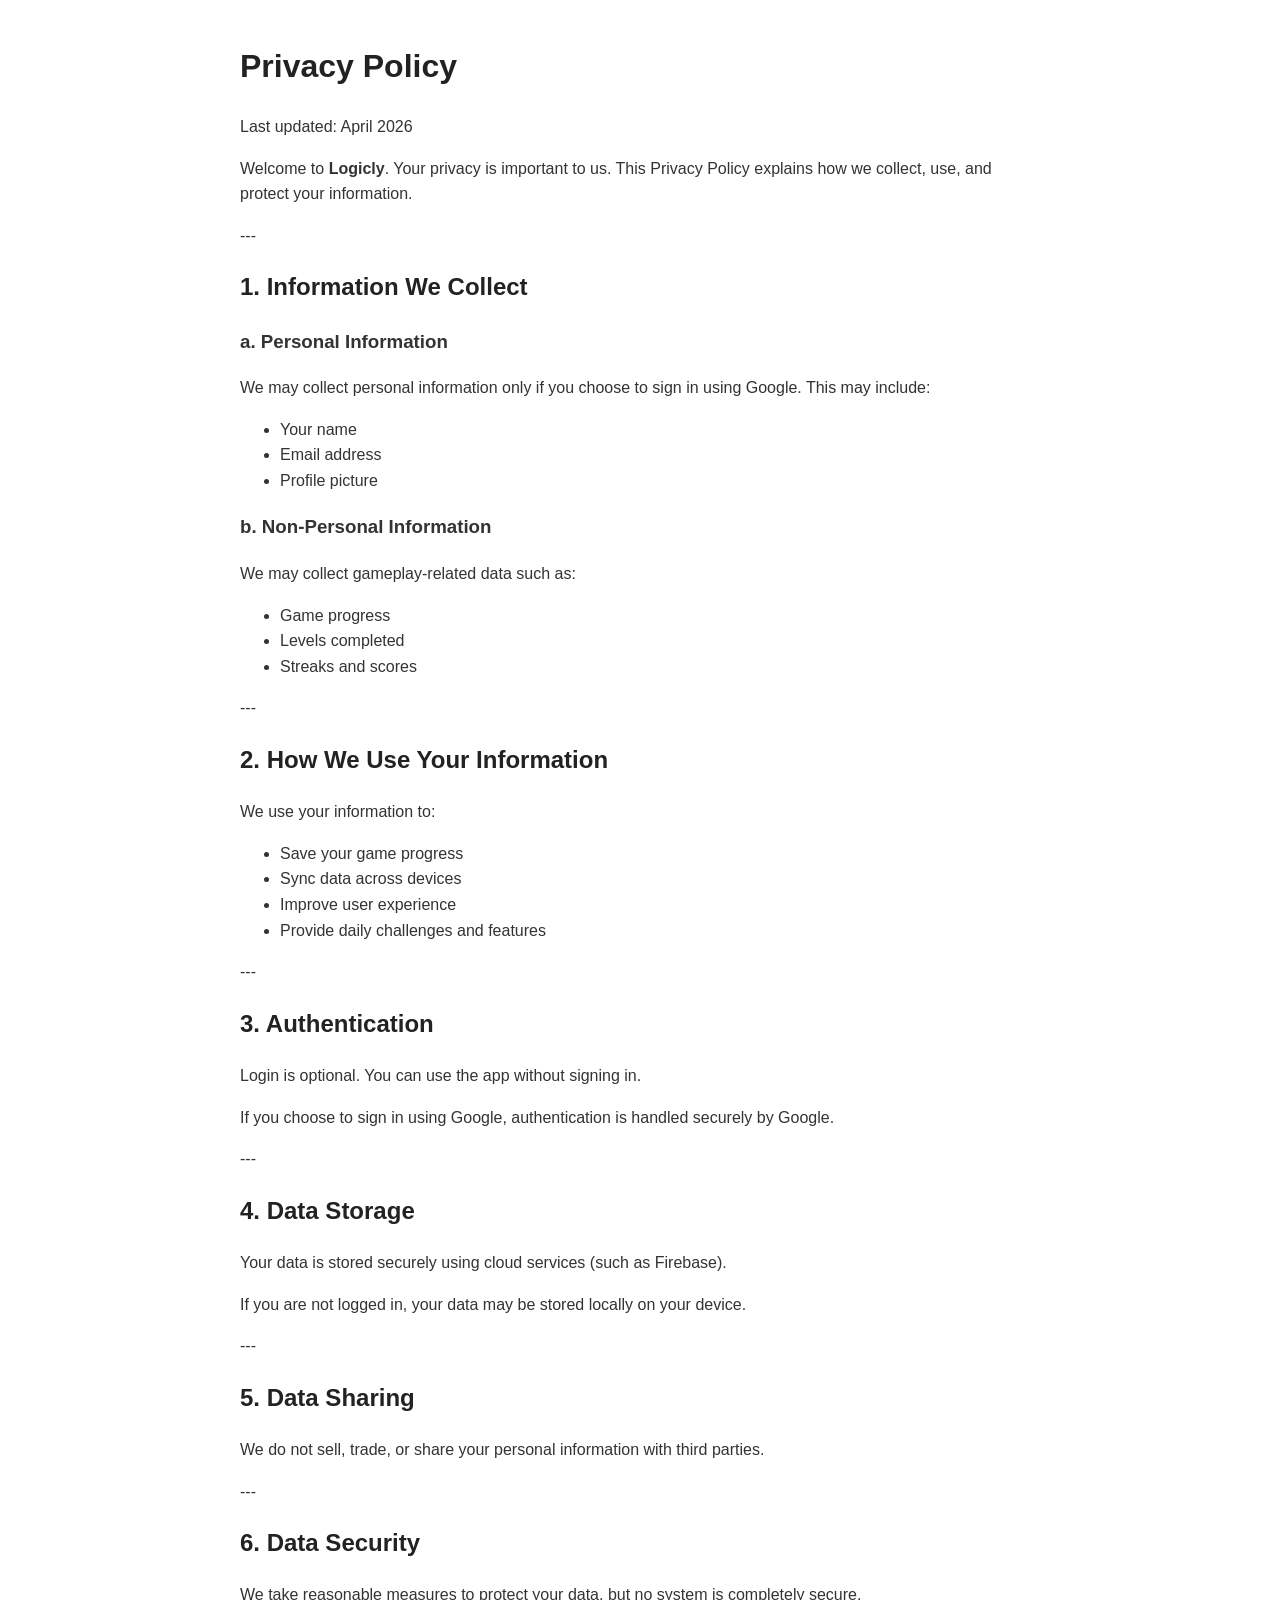
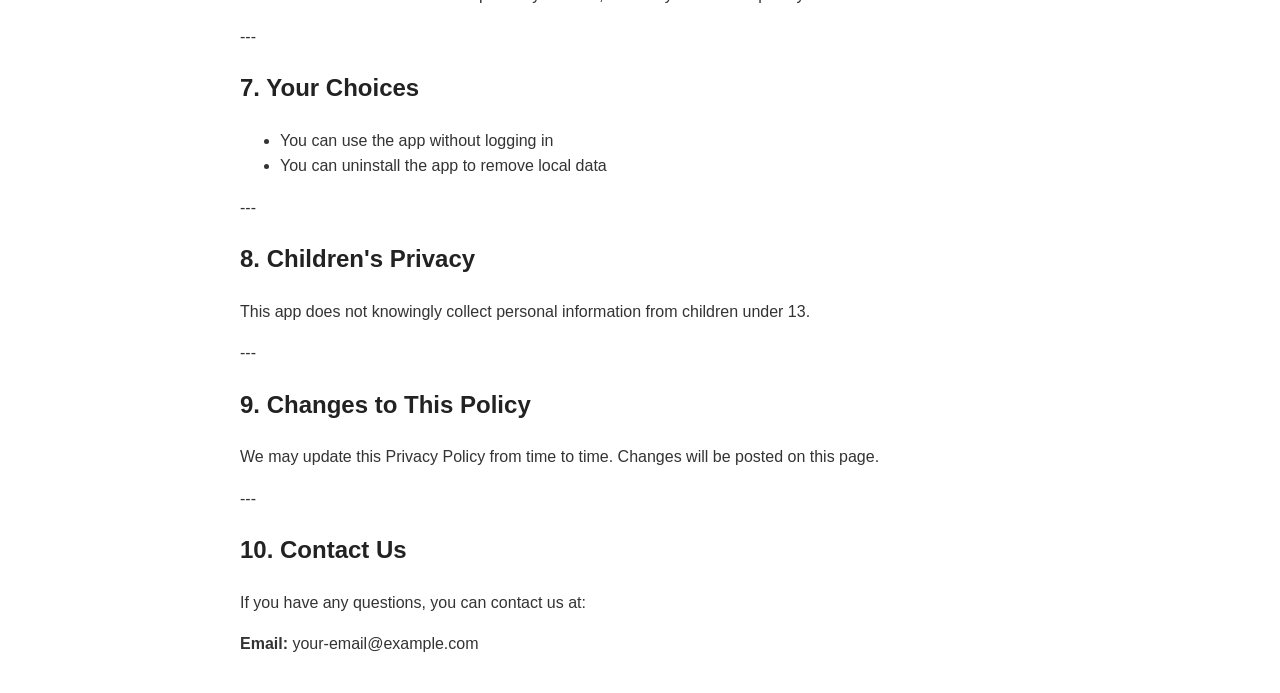
==== logicly/index.html @ d2c5e89a "Create index.html" ====
<!DOCTYPE html>
<html lang="en">
<head>
  <meta charset="UTF-8">
  <meta name="viewport" content="width=device-width, initial-scale=1.0">
  <title>Privacy Policy - Logicly</title>
  <style>
    body {
      font-family: Arial, sans-serif;
      line-height: 1.6;
      padding: 20px;
      max-width: 800px;
      margin: auto;
      color: #333;
    }
    h1, h2 {
      color: #222;
    }
  </style>
</head>
<body>

<h1>Privacy Policy</h1>
<p>Last updated: April 2026</p>

<p>Welcome to <strong>Logicly</strong>. Your privacy is important to us. This Privacy Policy explains how we collect, use, and protect your information.</p>

---

<h2>1. Information We Collect</h2>

<h3>a. Personal Information</h3>
<p>
We may collect personal information only if you choose to sign in using Google. This may include:
</p>
<ul>
  <li>Your name</li>
  <li>Email address</li>
  <li>Profile picture</li>
</ul>

<h3>b. Non-Personal Information</h3>
<p>
We may collect gameplay-related data such as:
</p>
<ul>
  <li>Game progress</li>
  <li>Levels completed</li>
  <li>Streaks and scores</li>
</ul>

---

<h2>2. How We Use Your Information</h2>

<p>We use your information to:</p>
<ul>
  <li>Save your game progress</li>
  <li>Sync data across devices</li>
  <li>Improve user experience</li>
  <li>Provide daily challenges and features</li>
</ul>

---

<h2>3. Authentication</h2>

<p>
Login is optional. You can use the app without signing in.
</p>

<p>
If you choose to sign in using Google, authentication is handled securely by Google.
</p>

---

<h2>4. Data Storage</h2>

<p>
Your data is stored securely using cloud services (such as Firebase).
</p>

<p>
If you are not logged in, your data may be stored locally on your device.
</p>

---

<h2>5. Data Sharing</h2>

<p>
We do not sell, trade, or share your personal information with third parties.
</p>

---

<h2>6. Data Security</h2>

<p>
We take reasonable measures to protect your data, but no system is completely secure.
</p>

---

<h2>7. Your Choices</h2>

<ul>
  <li>You can use the app without logging in</li>
  <li>You can uninstall the app to remove local data</li>
</ul>

---

<h2>8. Children's Privacy</h2>

<p>
This app does not knowingly collect personal information from children under 13.
</p>

---

<h2>9. Changes to This Policy</h2>

<p>
We may update this Privacy Policy from time to time. Changes will be posted on this page.
</p>

---

<h2>10. Contact Us</h2>

<p>
If you have any questions, you can contact us at:
</p>

<p><strong>Email:</strong> your-email@example.com</p>

</body>
</html>
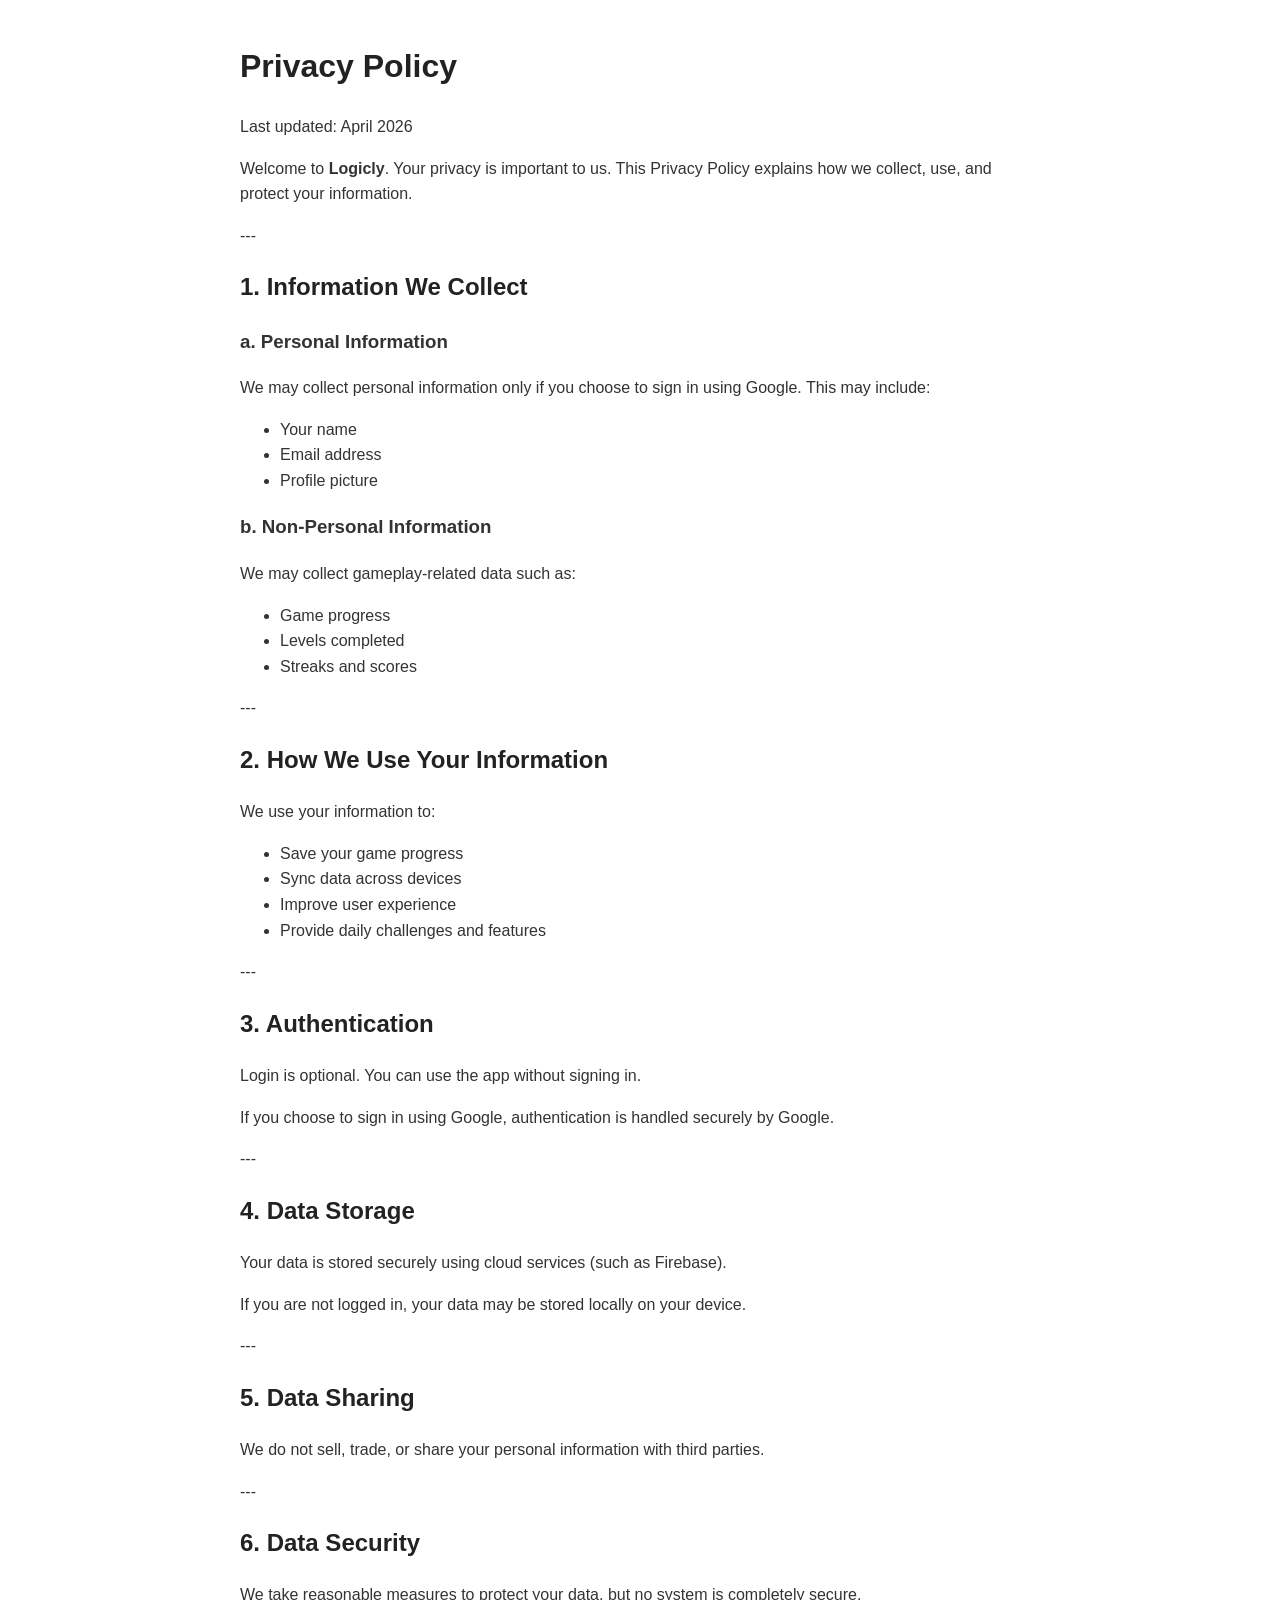
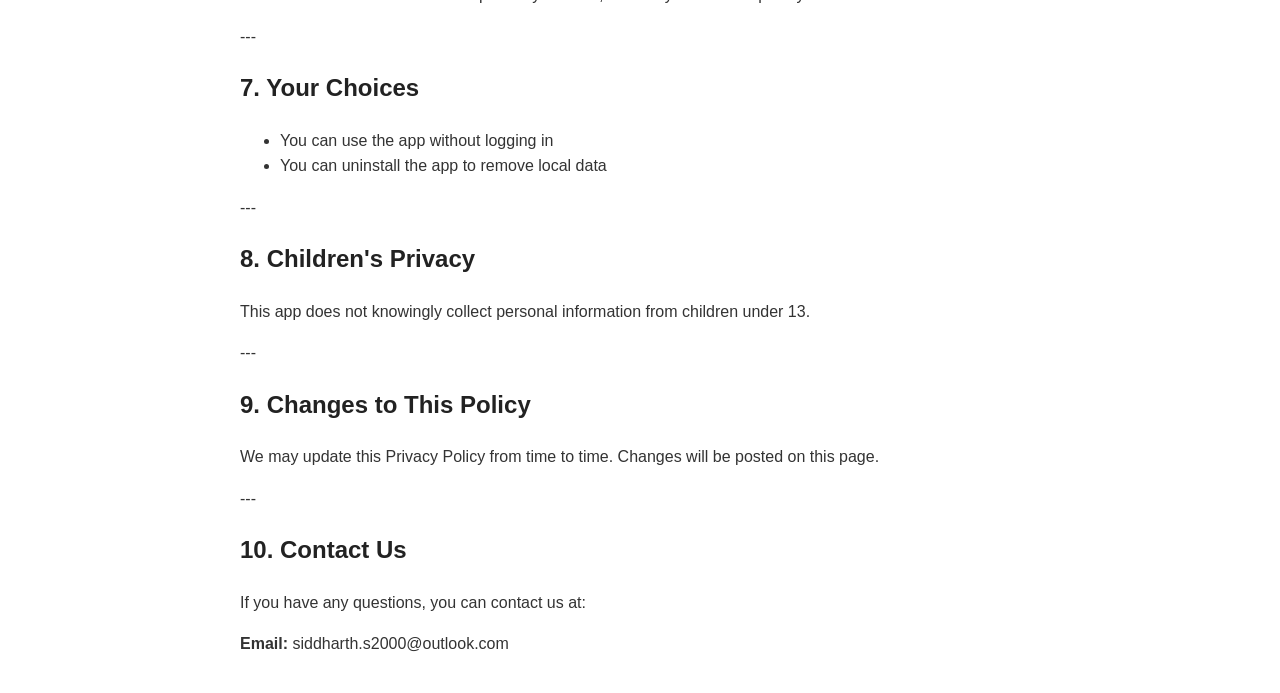
==== commit 1f21852d: "Update index.html" ====
--- a/logicly/index.html
+++ b/logicly/index.html
@@ -134,7 +134,7 @@
 If you have any questions, you can contact us at:
 </p>
 
-<p><strong>Email:</strong> your-email@example.com</p>
+<p><strong>Email:</strong> siddharth.s2000@outlook.com</p>
 
 </body>
 </html>
